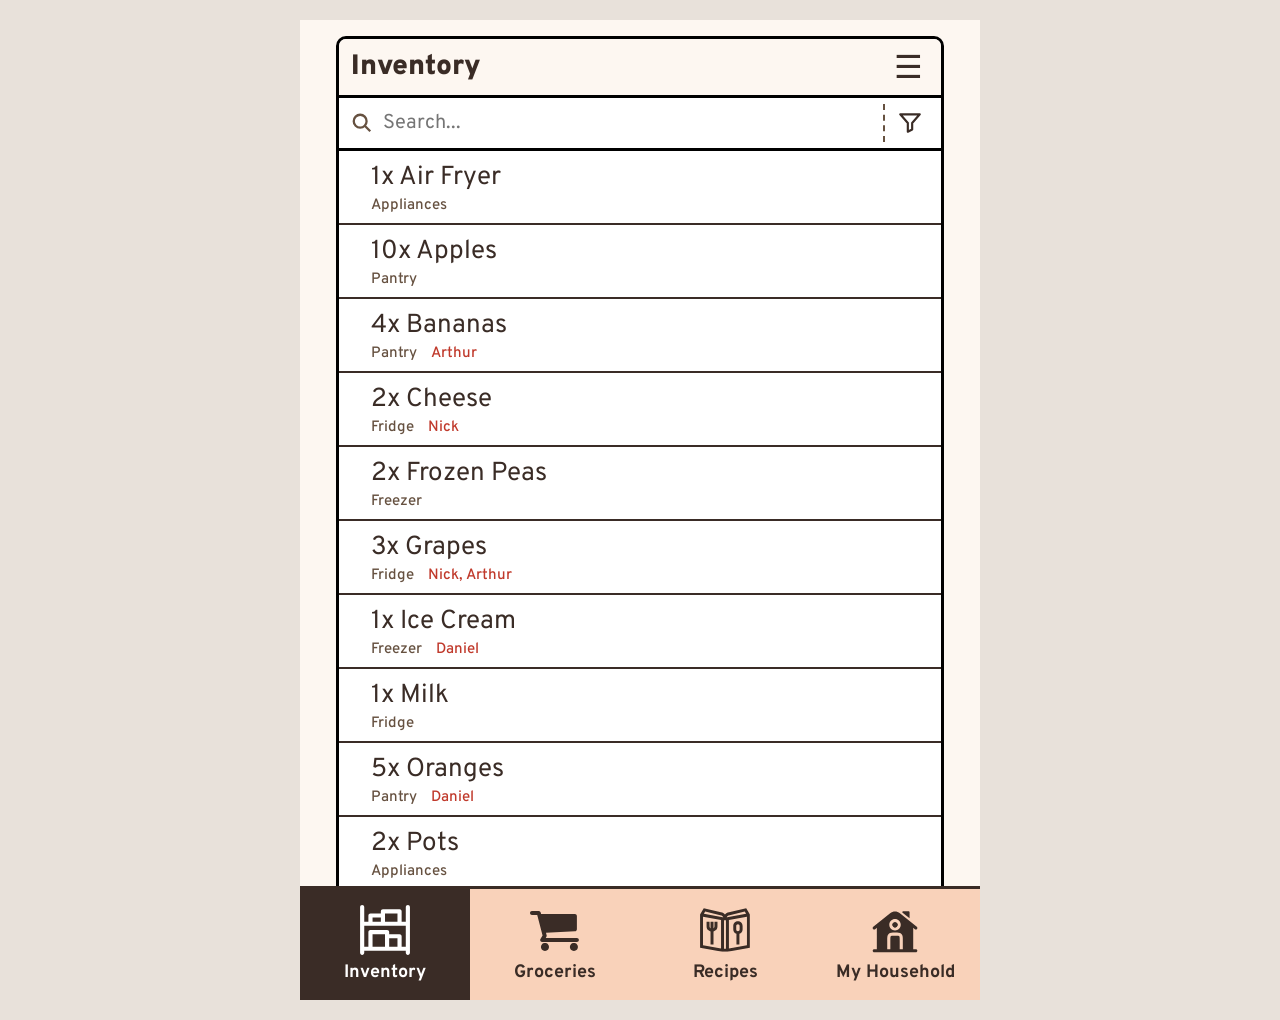
==== index.html @ 02520f0d "the great repositioning" ====
<!DOCTYPE html>
<html lang="en">

<head>
    <meta charset="utf-8">
    <meta name="viewport" content="width=device-width, initial-scale=1.0">
    <title>Inventory - Kitchen Kompanion</title>
    <link rel="preconnect" href="https://fonts.googleapis.com">
    <link rel="preconnect" href="https://fonts.gstatic.com" crossorigin>
    <link rel="stylesheet" href="global.css">
    <link rel="stylesheet" href="inventory.css">
    <link
        href="https://fonts.googleapis.com/css2?family=Libertinus+Keyboard&family=Overpass:ital,wght@0,100..900;1,100..900&display=swap"
        rel="stylesheet">
</head>


<body>
    <div class="device">
        <div class="InventoryScreen">
            <div class="InventoryPanel">
                <div class="InventoryTitleBar">
                    <h1>Inventory</h1>
                    <button class="IconButton" id="menuButton" aria-label="Menu">&#9776;</button>
                </div>

                <div class="SearchBar">
                    <svg width="22" height="22" viewBox="0 0 24 24" aria-hidden="true">
                        <circle cx="10" cy="10" r="7" fill="none" stroke="currentColor" stroke-width="2.5" />
                        <line x1="15" y1="15" x2="21" y2="21" stroke="currentColor" stroke-width="2.5" />
                    </svg>
                    <input type="text" id="searchInput" placeholder="Search..." aria-label="Search inventory">
                    <button class="IconButton" id="sortButton" aria-label="Sort">
                        <svg width="26" height="26" viewBox="0 0 24 24" aria-hidden="true">
                            <path d="M3 4h18l-7 8v6l-4 2v-8z" fill="none" stroke="currentColor" stroke-width="2"
                                stroke-linejoin="round" />
                        </svg>
                    </button>
                </div>

                <!-- Hamburger menu -->
                <div class="Popover" id="menuPopover" hidden>
                    <button id="menuAddItem">Add Item</button>
                    <button id="menuAddAppliance">Add Appliance</button>
                    <button id="menuRemove">Remove Items</button>
                </div>

                <!-- Sort menu (default A -> Z) -->
                <div class="Popover" id="sortPopover" hidden>
                    <p class="PopoverLabel">Sort by</p>
                    <button data-sort="quantity">Quantity</button>
                    <button data-sort="az" class="active">Alphabetical (A &rarr; Z)</button>
                    <button data-sort="za">Alphabetical (Z &rarr; A)</button>
                    <button data-sort="expiration">Priority (expiring soonest)</button>
                </div>

                <div class="RemoveBanner" id="removeBanner" hidden>
                    <p>Tap &#10005; to remove an item</p>
                    <button class="PrimaryButton" id="removeDone">Done</button>
                </div>

                <ul class="InventoryList" id="inventoryList"></ul>

                <div class="LocationPills">
                    <button class="LocationPill" data-location="Pantry">Pantry</button>
                    <button class="LocationPill" data-location="Fridge">Fridge</button>
                    <button class="LocationPill" data-location="Freezer">Freezer</button>
                    <button class="LocationPill" data-location="Appliances">Appliances</button>
                </div>
            </div>
        </div>

        <!-- Tapping an item or appliance shows its details -->
        <dialog id="detailsDialog">
            <h1 id="detailsTitle"></h1>
            <div id="detailsBody"></div>
            <div class="DialogButtons">
                <button class="DangerButton" id="detailsRemove">Remove</button>
                <button class="SecondaryButton" id="detailsClose">Close</button>
            </div>
        </dialog>

        <!-- Adding an item or appliance -->
        <dialog id="addDialog">
            <form id="addForm">
                <h1 id="addTitle">Add Item</h1>
                <label for="addName">Name</label>
                <input type="text" id="addName" required>
                <label for="addQuantity">Quantity (optional)</label>
                <input type="number" id="addQuantity" min="1">

                <fieldset id="foodFields">
                    <label for="addLocation">Location</label>
                    <select id="addLocation">
                        <option>Pantry</option>
                        <option>Fridge</option>
                        <option>Freezer</option>
                    </select>
                    <label for="addOwner">Whose is it? (optional)</label>
                    <input type="text" id="addOwner" placeholder="e.g. Nick, Arthur">
                    <label for="addExpiration">Expiration date</label>
                    <input type="date" id="addExpiration" required>
                    <label><input type="checkbox" id="addShareable"> Shareable</label>
                </fieldset>

                <fieldset id="applianceFields">
                    <label for="addDescription">Description</label>
                    <textarea id="addDescription" rows="4" required></textarea>
                </fieldset>

                <div class="DialogButtons">
                    <button type="button" class="SecondaryButton" id="addCancel">Cancel</button>
                    <button type="submit" class="PrimaryButton">Add</button>
                </div>
            </form>
        </dialog>

        
    <footer>
        <button class="tablink active" onclick="window.location.href='index.html'">
            <img class="tablink_icon" src="icons/inventory.svg" width="50" height="50">
            <p1>Inventory</p1>
        </button>
        <button class="tablink" onclick="window.location.href='Grocery_tab.html'">
            <img class="tablink_icon" src="icons/groceries.svg" width="50" height="50">
            <p1>Groceries</p1>
        </button>
        <button class="tablink" onclick="window.location.href='Recipes.html'">
            <img class="tablink_icon" src="icons/recipes.svg" width="50" height="50">
            <p1>Recipes</p1>
        </button>
        <button class="tablink" onclick="window.location.href='MyHousehold.html'" id=" defaultOpen">
            <img class="tablink_icon" src="icons/home.svg" width="50" height="50">
            <p1>My Household</p1>
        </button>
        <!-- <button class="tablink" onclick="window.location.href='Profile.html'">
            <img src="icons/user.png" width="50" height="50">
            <p1>Profile</p1>
        </button> -->
    </footer>
    </div>

    <script>
        // Sample data. Food items have a location of Pantry, Fridge, or Freezer;
        // appliances have a description instead of an owner/expiration.
        const inventory = [
            { name: "Apples", quantity: 10, location: "Pantry", owner: "", expiration: "2026-11-05", shareable: true },
            { name: "Bananas", quantity: 4, location: "Pantry", owner: "Arthur", expiration: "2026-10-30", shareable: false },
            { name: "Grapes", quantity: 3, location: "Fridge", owner: "Nick, Arthur", expiration: "2026-11-01", shareable: false },
            { name: "Pots", quantity: 2, location: "Appliances", description: "Two stainless steel pots (3 qt and 6 qt). Hand wash only." },
            { name: "Toaster", quantity: 1, location: "Appliances", description: "2-slice toaster. Empty the crumb tray at the bottom once a week." },
            { name: "Oranges", quantity: 5, location: "Pantry", owner: "Daniel", expiration: "2026-11-08", shareable: true },
            { name: "Milk", quantity: 1, location: "Fridge", owner: "", expiration: "2026-10-27", shareable: true },
            { name: "Cheese", quantity: 2, location: "Fridge", owner: "Nick", expiration: "2026-11-12", shareable: true },
            { name: "Ice Cream", quantity: 1, location: "Freezer", owner: "Daniel", expiration: "2027-02-01", shareable: false },
            { name: "Frozen Peas", quantity: 2, location: "Freezer", owner: "", expiration: "2027-04-01", shareable: true },
            { name: "Air Fryer", quantity: 1, location: "Appliances", description: "4-quart air fryer. Basket is dishwasher safe. Preheat for 3 minutes before cooking." }
        ];

        const FOOD_LOCATIONS = ["Pantry", "Fridge", "Freezer"];

        let selectedLocation = null; // null shows every location
        let sortMode = "az";
        let removeMode = false;
        let openItem = null;

        const inventoryList = document.getElementById("inventoryList");
        const searchInput = document.getElementById("searchInput");
        const menuPopover = document.getElementById("menuPopover");
        const sortPopover = document.getElementById("sortPopover");
        const detailsDialog = document.getElementById("detailsDialog");
        const addDialog = document.getElementById("addDialog");
        const addForm = document.getElementById("addForm");
        const foodFields = document.getElementById("foodFields");
        const applianceFields = document.getElementById("applianceFields");

        function makeElement(tag, className, text) {
            const element = document.createElement(tag);
            if (className) element.className = className;
            if (text) element.textContent = text;
            return element;
        }

        // "10x Apples", or just "Apples" when there's no quantity
        function displayName(item) {
            return item.quantity ? item.quantity + "x " + item.name : item.name;
        }

        // Dates are stored as YYYY-MM-DD; shown as M/D/YYYY like the rest of the mockup
        function formatDate(dateString) {
            const [year, month, day] = dateString.split("-");
            return Number(month) + "/" + Number(day) + "/" + year;
        }

        function byName(a, b) {
            return a.name.localeCompare(b.name);
        }

        function getVisibleItems() {
            const query = searchInput.value.trim().toLowerCase();
            const items = inventory.filter(item =>
                (!selectedLocation || item.location === selectedLocation) &&
                item.name.toLowerCase().includes(query));

            if (sortMode === "az") {
                items.sort(byName);
            } else if (sortMode === "za") {
                items.sort((a, b) => byName(b, a));
            } else if (sortMode === "quantity") {
                items.sort((a, b) => (b.quantity || 0) - (a.quantity || 0) || byName(a, b));
            } else if (sortMode === "expiration") {
                // Soonest first; appliances (no expiration) go to the bottom
                items.sort(function (a, b) {
                    if (!a.expiration || !b.expiration) {
                        return (!a.expiration - !b.expiration) || byName(a, b);
                    }
                    return a.expiration.localeCompare(b.expiration) || byName(a, b);
                });
            }
            return items;
        }

        function removeItem(item) {
            if (!confirm("Remove " + item.name + " from " + item.location + "?")) return false;
            inventory.splice(inventory.indexOf(item), 1);
            renderList();
            return true;
        }

        function makeRow(item) {
            const row = makeElement("li", "InventoryRow");
            row.tabIndex = 0;

            const info = makeElement("div");
            info.appendChild(makeElement("h2", null, displayName(item)));
            const sub = makeElement("p", "RowSub");
            sub.appendChild(makeElement("span", null, item.location));
            if (item.owner) sub.appendChild(makeElement("span", "RowOwner", item.owner));
            info.appendChild(sub);
            row.appendChild(info);

            if (removeMode) {
                const removeButton = makeElement("button", "RowRemove", "✕");
                removeButton.setAttribute("aria-label", "Remove " + item.name);
                removeButton.addEventListener("click", function (event) {
                    event.stopPropagation(); // don't also open the details
                    removeItem(item);
                });
                row.appendChild(removeButton);
            }

            row.addEventListener("click", () => openDetails(item));
            row.addEventListener("keydown", function (event) {
                if (event.key === "Enter") openDetails(item);
            });
            return row;
        }

        function renderList() {
            const items = getVisibleItems();
            inventoryList.innerHTML = "";
            if (items.length === 0) {
                const where = selectedLocation || "your inventory";
                const message = searchInput.value.trim()
                    ? "No matches in " + where + "."
                    : "Nothing in " + where + " yet.";
                inventoryList.appendChild(makeElement("p", "EmptyMessage", message));
                return;
            }
            for (const item of items) {
                inventoryList.appendChild(makeRow(item));
            }
        }

        // Details dialog
        function addDetail(label, value) {
            const line = makeElement("p");
            line.appendChild(makeElement("strong", null, label + ": "));
            line.appendChild(document.createTextNode(value));
            document.getElementById("detailsBody").appendChild(line);
        }

        function openDetails(item) {
            openItem = item;
            document.getElementById("detailsTitle").textContent = displayName(item);
            document.getElementById("detailsBody").innerHTML = "";
            addDetail("Location", item.location);
            if (item.location === "Appliances") {
                addDetail("Description", item.description);
            } else {
                addDetail("Whose", item.owner || "Not set");
                addDetail("Expires", formatDate(item.expiration));
                addDetail("Shareable", item.shareable ? "Yes" : "No");
            }
            detailsDialog.showModal();
        }

        document.getElementById("detailsClose").addEventListener("click", () => detailsDialog.close());
        document.getElementById("detailsRemove").addEventListener("click", function () {
            if (removeItem(openItem)) detailsDialog.close();
        });

        // Dropdown menus
        function closePopovers() {
            menuPopover.hidden = true;
            sortPopover.hidden = true;
            document.querySelectorAll(".IconButton").forEach(b => b.classList.remove("active"));
        }

        function togglePopover(popover, button) {
            const wasHidden = popover.hidden;
            closePopovers();
            popover.hidden = !wasHidden;
            button.classList.toggle("active", wasHidden);
        }

        document.getElementById("menuButton").addEventListener("click", function () {
            togglePopover(menuPopover, this);
        });
        document.getElementById("sortButton").addEventListener("click", function () {
            togglePopover(sortPopover, this);
        });
        document.addEventListener("click", function (event) {
            if (!event.target.closest(".Popover, .IconButton")) closePopovers();
        });

        sortPopover.querySelectorAll("button").forEach(function (button) {
            button.addEventListener("click", function () {
                sortMode = button.dataset.sort;
                sortPopover.querySelectorAll("button").forEach(b => b.classList.remove("active"));
                button.classList.add("active");
                closePopovers();
                renderList();
            });
        });

        searchInput.addEventListener("input", renderList);

        // Location tabs: tap to show one location, tap again to show everything
        document.querySelectorAll(".LocationPill").forEach(function (pill) {
            pill.addEventListener("click", function () {
                const location = pill.dataset.location;
                selectedLocation = selectedLocation === location ? null : location;
                document.querySelectorAll(".LocationPill").forEach(p =>
                    p.classList.toggle("active", p.dataset.location === selectedLocation));
                renderList();
            });
        });

        // Remove mode
        function setRemoveMode(on) {
            removeMode = on;
            document.getElementById("removeBanner").hidden = !on;
            document.getElementById("menuRemove").textContent = on ? "Stop Removing" : "Remove Items";
            renderList();
        }

        document.getElementById("menuRemove").addEventListener("click", function () {
            closePopovers();
            setRemoveMode(!removeMode);
        });
        document.getElementById("removeDone").addEventListener("click", () => setRemoveMode(false));

        // Add dialog
        let addingAppliance = false;

        function openAddDialog(isAppliance) {
            closePopovers();
            addingAppliance = isAppliance;
            addForm.reset();
            document.getElementById("addTitle").textContent = isAppliance ? "Add Appliance" : "Add Item";
            // Disabled fieldsets are skipped by form validation, so hidden required fields don't block submit
            foodFields.hidden = foodFields.disabled = isAppliance;
            applianceFields.hidden = applianceFields.disabled = !isAppliance;
            if (FOOD_LOCATIONS.includes(selectedLocation)) {
                document.getElementById("addLocation").value = selectedLocation;
            }
            addDialog.showModal();
        }

        document.getElementById("menuAddItem").addEventListener("click", () => openAddDialog(false));
        document.getElementById("menuAddAppliance").addEventListener("click", () => openAddDialog(true));
        document.getElementById("addCancel").addEventListener("click", () => addDialog.close());

        addForm.addEventListener("submit", function (event) {
            event.preventDefault();
            const item = {
                name: document.getElementById("addName").value.trim(),
                quantity: parseInt(document.getElementById("addQuantity").value) || null
            };
            if (addingAppliance) {
                item.location = "Appliances";
                item.description = document.getElementById("addDescription").value.trim();
            } else {
                item.location = document.getElementById("addLocation").value;
                item.owner = document.getElementById("addOwner").value.trim();
                item.expiration = document.getElementById("addExpiration").value;
                item.shareable = document.getElementById("addShareable").checked;
            }
            inventory.push(item);
            addDialog.close();
            renderList();
        });

        renderList();
    </script>
</body>

</html>
---- global.css ----
/* Global Styles */
.device {
    margin: 20px auto;
    padding: 0;
    width: 640px;
    height: 960px;
    overflow: hidden;
    background-color: #FDF7F1;
    position: relative;
    text-align: left;
    padding: 0 20px 20px;
}

.content {
    overflow-y: auto;
    padding: 20px;
    box-sizing: border-box;
}

body {
  margin: 0;
  height: 100%;
  background: #e8e1da;
  overflow: auto;
  font-family: Overpass, sans-serif;
}

h1 {
    color: #3A2C26;
    font-family: Overpass;
    font-weight: 900;
    font-size: 28px;
    margin: 0;
}

h2 {
    color: #3A2C26;
    font-family: Overpass;
    font-weight: 700;
    font-size: 22px;
    margin: 0;
}

p {
    color: #665140;
    font-family: Overpass;
    font-weight: 500;
    font-size: 18px;
    margin: 0;
}

/* Header */
.header {
    display: flex;
    align-items: center;
    gap: 12px;
    justify-content: space-between;
}

.header_text {
    display: flex;
    align-items: center;
    gap: 30px;
    justify-content: space-between;
    padding-right: 50px;
}

.header_logo {
    display: flex;
    align-items: center;
    gap: 12px;
    justify-content: space-between;
}

.hamburger_menu {
    width: 52px;
    height: 52px;
    border-radius: 50%;
    font-family: Overpass, sans-serif;
    font-size: 42px;
    font-weight: 500;
    background-color: #3A2C26;
    color: #FFFFFF;
    cursor: pointer;
    margin: 20px;
}

.hamburger_menu:hover {
    background-color: #FFFFFF;
    color: #3A2C26;
}

/* Widgets */
.widget {
    border: 3px solid black;
    border-radius: 8px;
    padding: 12px;
    background-color: #FFFFFF;
    margin-bottom: 12px;
}

.widget_header {
    display: flex;
    justify-content: space-between;
    align-items: baseline;
}

.widget_button {
    color: #3A2C26;
    background-color: #F9D2BA;
    border: 2px solid #3A2C26;
    border-radius: 12px;
    font-family: Overpass, sans-serif;
    font-size: 16px;
    font-weight: 700;
    padding: 8px 14px;
    cursor: pointer;
}

.widget_button:hover {
    background-color: #3A2C26;
    color: #FFFFFF;
}

.add_button {
    border: 2px solid #3A2C26;
    border-radius: 20px;
    background-color: #F9D2BA;
    color: #3A2C26;
    font-family: Overpass, sans-serif;
    font-size: 16px;
    font-weight: 700;
    padding: 8px 14px;
    cursor: pointer;
}

.add_button:hover {
    background-color: #3A2C26;
    color: #FFFFFF;
}

.widget_row {
    display: flex;
    gap: 12px;
}

.widget_row .widget {
    flex: 1;
}

select {
    width: fit-content;
}

fieldset {
    width: fit-content;
}

button {
    width: fit-content;
    align-content: center;
}

/* Week */
.week {
    display: grid;
    grid-template-columns: repeat(7, 1fr);
    gap: 6px;
}

.day {
    border: 2px solid #3A2C26;
    border-radius: 8px;
    text-align: center;
    padding: 6px 0;
    color: #3A2C26;
}

.day.today {
    background-color: #3A2C26;
    color: #FFFFFF;
}

.day_name { 
    font-size: 14px; 
    font-weight: 700; 
}
.day_num  { 
    font-size: 20px; 
    font-weight: 900; 
}
.day_tasks { 
    font-size: 14px; 
    font-weight: 700; 
    color: #665140; 
}

.day.today .day_tasks { 
    color: #F9D2BA; 
}

/* Schedule for Today*/
.scheduled_task {
    display: flex;
    gap: 12px;
    align-items: center;
    border-top: 2px solid #EADFD3;
    padding: 10px 0;
}

.task_time {
    width: 90px;
    color: #3A2C26;
    font-weight: 900;
    font-size: 18px;
}

.task_title {
    color: #3A2C26;
    font-weight: 700;
    font-size: 18px;
}

.task {
    color: #665140;
    font-weight: 900;
    font-size: 16px;
}

/* Expiring Soon */
.expiring_soon {
    list-style: none;
    margin: 0;
    padding: 0;
}

.expiring_soon li {
    border-top: 2px solid #EADFD3;
    padding: 8px 0;
}

/* My Chores*/
.chore {
    display: flex;
    gap: 12px;
    align-items: center;
    border-top: 2px solid #EADFD3;
    padding: 8px 0;
    font-size: 18px;
    font-weight: 700;
    cursor: pointer;
}

.chore input {
    width: 26px;
    height: 26px;
    accent-color: #3A2C26;
    cursor: pointer;
}

.chore input:checked + span {
    text-decoration: line-through;
    color: #665140;
}

/* Footer/Tab Bars*/
footer {
    position: absolute;
    display: flex;
    margin: 0;
    bottom: 0;
    left: 0;
    right: 0;
    padding: 0;
    width: auto;
    background-color: #fcf7f2;
}

.tablink {
    flex: 1;
    background-color: #F9D2BA;
    font-family: Overpass, sans-serif;
    color: #3A2C26;
    border: none;
    border-top: 3px solid #3A2C26;
    cursor: pointer;
    display: flex;
    flex-direction: column;
    align-items: center;
    text-align: center;
    font-size: 18px;
    font-weight: 700;
    gap: 6px;
    padding: 1rem 0;
}

.tablink:hover,
.tablink.active {
    background-color: #3A2C26;
    color:#FFFFFF
}

.tablink:hover .tablink_icon,
.tablink.active .tablink_icon {
    filter: brightness(0) invert(1);
}

.tabcontent {
    color: white;
    display: none;
    padding: 50px;
    text-align: center;
    position: fixed;
    bottom: 0;
}
---- inventory.css ----
/* Styles specific to Inventory.html. Shared styles live in global.css. */

.InventoryScreen {
    height: 100%;
    padding: 1rem;
    box-sizing: border-box;
    display: flex;
    flex-direction: column;
}

.InventoryPanel {
    position: relative;
    flex: 1;
    min-height: 0;
    display: flex;
    flex-direction: column;
    border-style: solid;
    border-color: black;
    border-width: 3px;
    border-radius: 10px;
    background-color: white;
    overflow: hidden;
}

/* Title bar: "Inventory" + hamburger menu */
.InventoryTitleBar {
    display: flex;
    justify-content: space-between;
    align-items: center;
    padding: 0 12px;
    border-bottom: 3px solid black;
    background-color: #FDF7F1;
}

.InventoryTitleBar h1 {
    margin: 10px 0;
}

.IconButton {
    background: none;
    border: none;
    padding: 6px;
    cursor: pointer;
    color: #3A2C26;
    font-size: 32px;
    line-height: 1;
    display: flex;
    align-items: center;
    border-radius: 8px;
}

.IconButton:hover,
.IconButton.active {
    background-color: #F9D2BA;
}

/* Search bar + sort/filter button */
.SearchBar {
    display: flex;
    align-items: center;
    gap: 8px;
    padding: 6px 12px;
    border-bottom: 3px solid black;
    color: #665140;
}

.SearchBar input {
    flex: 1;
    border: none;
    outline: none;
    font-family: Overpass;
    font-size: 20px;
    color: #3A2C26;
    background: none;
}

.SearchBar .IconButton {
    border-left: 2px dashed #665140;
    border-radius: 0;
    padding-left: 12px;
}

/* Dropdown menus (sort + hamburger) */
.Popover {
    position: absolute;
    right: 12px;
    z-index: 10;
    min-width: 13rem;
    background-color: #FDF7F1;
    border: 3px solid black;
    border-radius: 10px;
    overflow: hidden;
    display: flex;
    flex-direction: column;
}

.Popover[hidden] {
    display: none;
}

.Popover button {
    width: auto;
    text-align: left;
    background: none;
    border: none;
    border-bottom: 2px solid #3A2C26;
    padding: 10px 14px;
    font-family: Overpass;
    font-size: 18px;
    color: #3A2C26;
    cursor: pointer;
}

.Popover button:last-child {
    border-bottom: none;
}

.Popover button:hover {
    background-color: #F9D2BA;
}

.Popover button.active {
    font-weight: bold;
    background-color: #F9D2BA;
}

.PopoverLabel {
    margin: 0;
    padding: 8px 14px 4px 14px;
    font-size: 14px;
    text-transform: uppercase;
    letter-spacing: 1px;
}

#menuPopover {
    top: 62px;
}

#sortPopover {
    top: 112px;
}

/* Banner shown while removing items */
.RemoveBanner {
    display: flex;
    justify-content: space-between;
    align-items: center;
    padding: 6px 12px;
    background-color: #3A2C26;
}

.RemoveBanner[hidden] {
    display: none;
}

.RemoveBanner p {
    margin: 0;
    color: #FDF7F1;
}

/* Scrollable item list */
.InventoryList {
    flex: 1;
    min-height: 0;
    overflow-y: auto;
    list-style: none;
    margin: 0;
    padding: 0;
}

.InventoryRow {
    display: flex;
    justify-content: space-between;
    align-items: center;
    padding: 10px 16px 8px 32px;
    border-bottom: 2px solid #3A2C26;
    cursor: pointer;
}

.InventoryRow:hover,
.InventoryRow:focus {
    background-color: #FDF7F1;
    outline: none;
}

.InventoryRow h2 {
    margin: 0;
    font-size: 26px;
    font-weight: normal;
}

.RowSub {
    margin: 2px 0 0 0;
    font-size: 15px;
    display: flex;
    gap: 14px;
}

.RowOwner {
    color: #C0392B;
}

.RowRemove {
    background-color: #3A2C26;
    color: #FDF7F1;
    border: none;
    border-radius: 50%;
    width: 36px;
    height: 36px;
    font-size: 18px;
    cursor: pointer;
}

.EmptyMessage {
    text-align: center;
    padding: 20px;
}

/* Location tabs along the bottom */
.LocationPills {
    display: flex;
    justify-content: space-between;
    gap: 6px;
    padding: 10px;
    border-top: 3px solid black;
    background-color: #FDF7F1;
}

.LocationPill {
    flex: 1;
    border: 3px solid #3A2C26;
    border-radius: 999px;
    background-color: #F9D2BA;
    color: #3A2C26;
    font-family: Overpass;
    font-size: 18px;
    font-weight: bold;
    padding: 8px 4px;
    cursor: pointer;
}

.LocationPill.active {
    background-color: #3A2C26;
    color: #FDF7F1;
}

/* Buttons used in the banner and dialogs */
.PrimaryButton,
.SecondaryButton,
.DangerButton {
    font-family: Overpass;
    font-size: 18px;
    font-weight: bold;
    border: 3px solid black;
    border-radius: 10px;
    padding: 6px 14px;
    cursor: pointer;
}

.PrimaryButton {
    background-color: #F9D2BA;
    color: #3A2C26;
}

.SecondaryButton {
    background-color: white;
    color: #3A2C26;
}

.DangerButton {
    background-color: #3A2C26;
    color: #FDF7F1;
}

/* Details and add dialogs */
dialog {
    width: 26rem;
    border: 3px solid black;
    border-radius: 10px;
    background-color: #FDF7F1;
}

dialog h1 {
    margin-top: 0;
}

dialog fieldset {
    border: none;
    padding: 0;
    margin: 0;
    width: 100%;
}

dialog fieldset[hidden] {
    display: none;
}

dialog label {
    display: block;
    color: #3A2C26;
    font-family: Overpass;
    font-size: 18px;
    margin-top: 10px;
}

dialog input[type="text"],
dialog input[type="number"],
dialog input[type="date"],
dialog select,
dialog textarea {
    display: block;
    width: 100%;
    box-sizing: border-box;
    font-family: Overpass;
    font-size: 16px;
    padding: 6px;
    margin-top: 4px;
}

#detailsBody p {
    margin: 6px 0;
}

.DialogButtons {
    display: flex;
    justify-content: flex-end;
    gap: 10px;
    margin-top: 16px;
}

/* Footer has 4 tabs (Profile is hidden), so each takes a quarter of the bar */
.tablink {
    width: 25%;
}
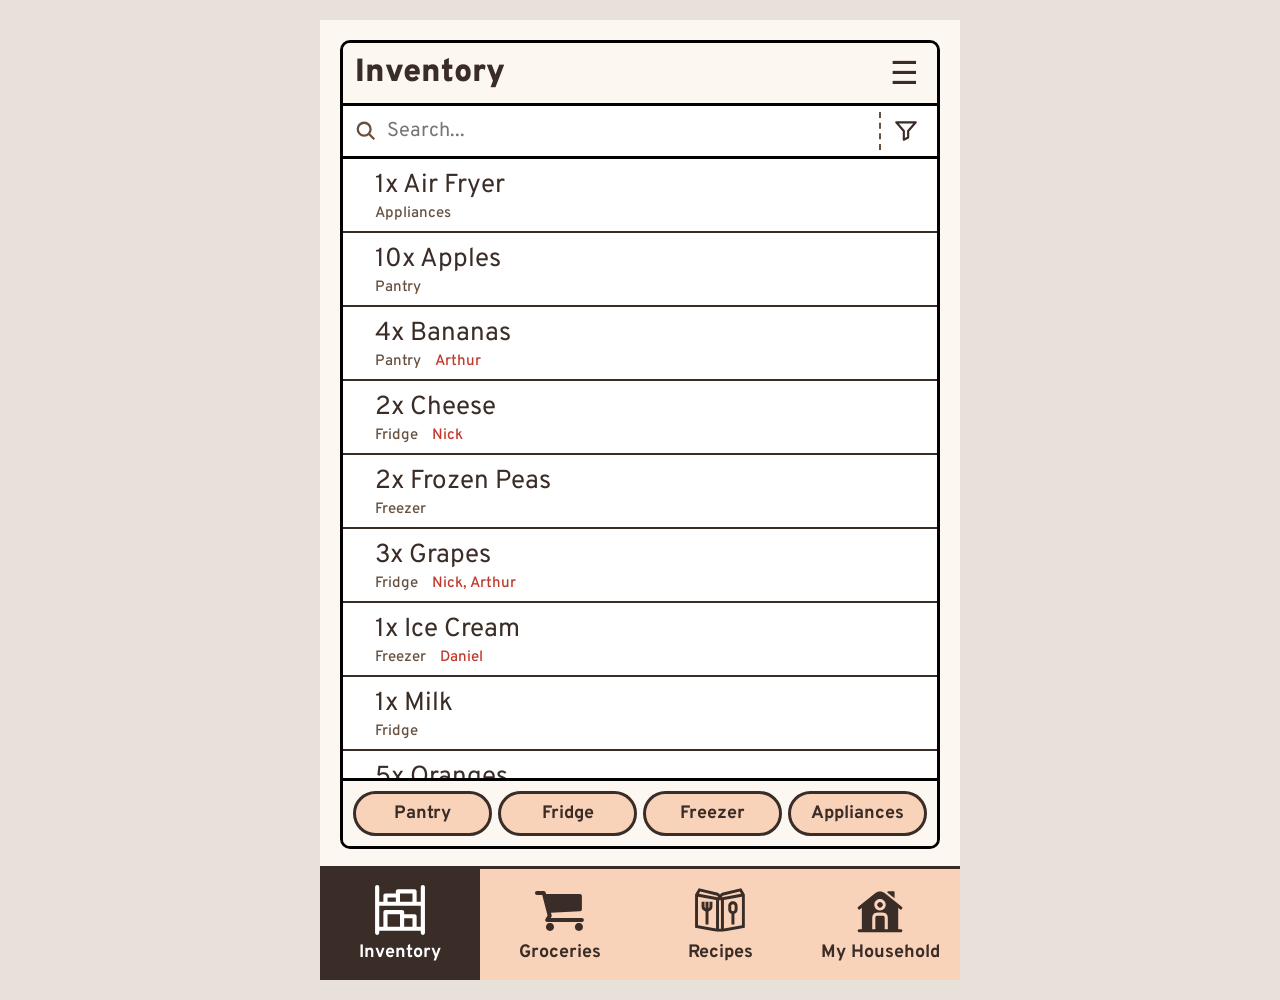
==== commit 7ada06c0: "myhousehold tab, rearranged all" ====
--- a/index.html
+++ b/index.html
@@ -4,14 +4,9 @@
 <head>
     <meta charset="utf-8">
     <meta name="viewport" content="width=device-width, initial-scale=1.0">
-    <title>Inventory - Kitchen Kompanion</title>
-    <link rel="preconnect" href="https://fonts.googleapis.com">
-    <link rel="preconnect" href="https://fonts.gstatic.com" crossorigin>
+    <title>Inventory</title>
     <link rel="stylesheet" href="global.css">
     <link rel="stylesheet" href="inventory.css">
-    <link
-        href="https://fonts.googleapis.com/css2?family=Libertinus+Keyboard&family=Overpass:ital,wght@0,100..900;1,100..900&display=swap"
-        rel="stylesheet">
 </head>
 
 
--- a/global.css
+++ b/global.css
@@ -1,4 +1,10 @@
 /* Global Styles */
+@font-face {
+    font-family: Overpass;
+    src: url("fonts/Overpass.woff2") format("woff2");
+    font-weight: 100 900;
+}
+
 .device {
     margin: 20px auto;
     padding: 0;
@@ -8,7 +14,8 @@
     background-color: #FDF7F1;
     position: relative;
     text-align: left;
-    padding: 0 20px 20px;
+    padding: 0 20px 115px;
+    box-sizing: border-box;
 }
 
 .content {
@@ -29,7 +36,7 @@
     color: #3A2C26;
     font-family: Overpass;
     font-weight: 900;
-    font-size: 28px;
+    font-size: 32px;
     margin: 0;
 }
 
@@ -37,7 +44,7 @@
     color: #3A2C26;
     font-family: Overpass;
     font-weight: 700;
-    font-size: 22px;
+    font-size: 26px;
     margin: 0;
 }
 
@@ -45,7 +52,7 @@
     color: #665140;
     font-family: Overpass;
     font-weight: 500;
-    font-size: 18px;
+    font-size: 20px;
     margin: 0;
 }
 
@@ -55,6 +62,7 @@
     align-items: center;
     gap: 12px;
     justify-content: space-between;
+    padding: 20px 0;
 }
 
 .header_text {
@@ -312,4 +320,19 @@
     text-align: center;
     position: fixed;
     bottom: 0;
+}
+
+.Keyboard {
+    display: none;
+    width: 100%;
+}
+
+form:has(input[type="text"]:focus) .Keyboard {
+    display: block;
+}
+
+dialog .Keyboard {
+    width: calc(100% + 48px);
+    max-width: none;
+    margin: 8px -24px -20px;
 }
--- a/inventory.css
+++ b/inventory.css
@@ -1,8 +1,6 @@
-/* Styles specific to Inventory.html. Shared styles live in global.css. */
-
 .InventoryScreen {
     height: 100%;
-    padding: 1rem;
+    padding: 20px 0 16px;
     box-sizing: border-box;
     display: flex;
     flex-direction: column;
